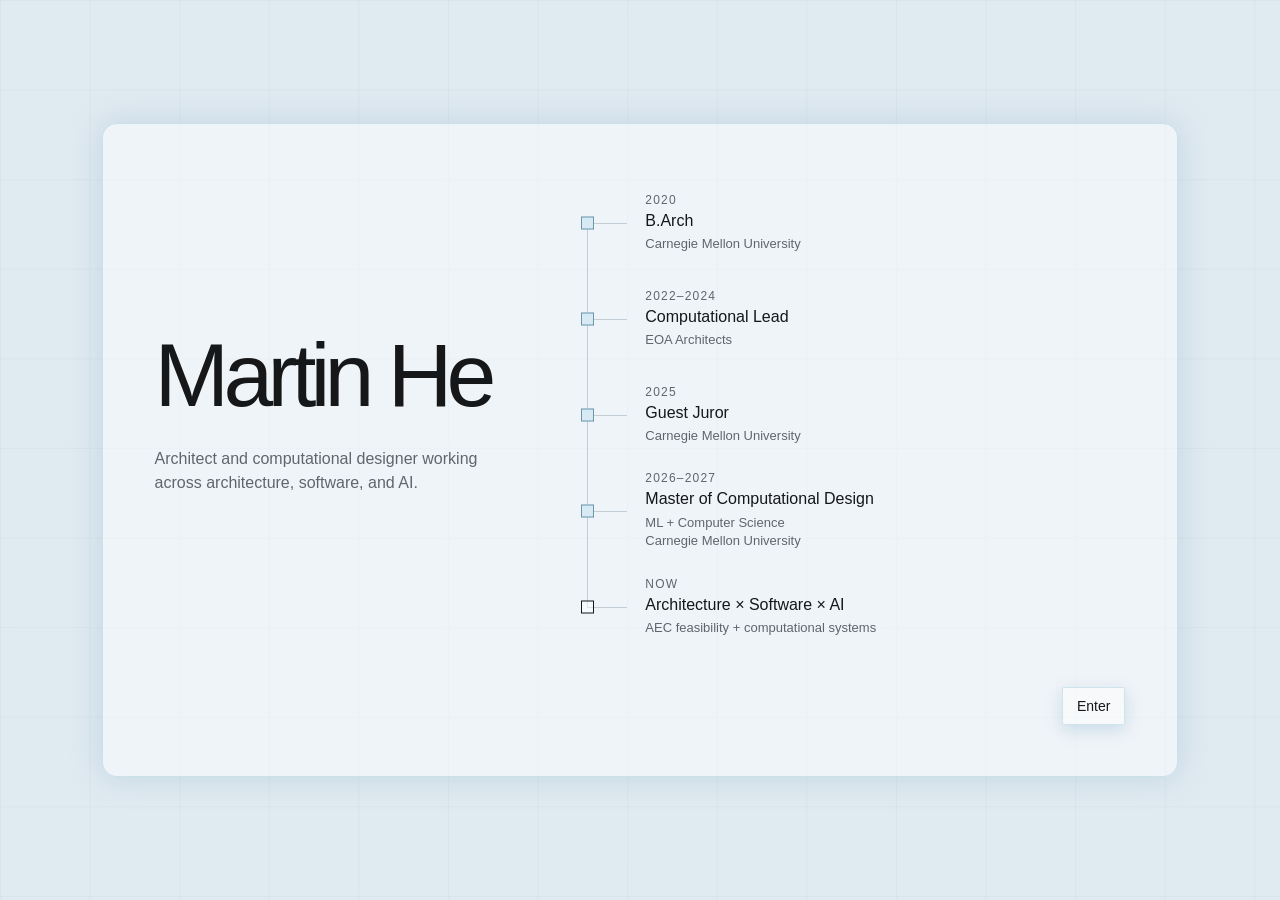
==== index.html @ 410ab03f "js update" ====
<!DOCTYPE html>
<html lang="en">

<head>
    <meta charset="UTF-8">
    <meta name="viewport" content="width=device-width, initial-scale=1.0">

    <title>Martin He | Portfolio</title>

    <link rel="stylesheet" href="css/base.css">
    <link rel="stylesheet" href="css/landing.css">
    <link rel="stylesheet" href="css/portfolio.css">

    <script src="script.js" defer></script>
</head>

<body>
    <main>
        <!-- Landing -->
        <section class="screen landing-screen is-active" id="landing" aria-labelledby="landing-title">
            <div class="screen-content">
                <div class="landing-layout">
                    <div class="identity">
                        <h1 id="landing-title">Martin He</h1>
                        <p class="introduction">Architect and computational designer working across architecture, software, and AI.</p>
                    </div>

                    <!-- Timeline -->
                    <aside class="timeline" aria-labelledby="timeline-title">
                        <h2 class="visually-hidden" id="timeline-title">Professional timeline</h2>

                        <ol class="timeline-list">
                            <li class="timeline-item">
                                <span class="timeline-node" aria-hidden="true"></span>
                                <div class="milestone-copy">
                                    <p class="timeline-year">2020</p>
                                    <h3>B.Arch</h3>
                                    <p class="timeline-detail">Carnegie Mellon University</p>
                                </div>
                            </li>

                            <li class="timeline-item">
                                <span class="timeline-node" aria-hidden="true"></span>
                                <div class="milestone-copy">
                                    <p class="timeline-year">2022&ndash;2024</p>
                                    <h3>Computational Lead</h3>
                                    <p class="timeline-detail">EOA Architects</p>
                                </div>
                            </li>

                            <li class="timeline-item">
                                <span class="timeline-node" aria-hidden="true"></span>
                                <div class="milestone-copy">
                                    <p class="timeline-year">2025</p>
                                    <h3>Guest Juror</h3>
                                    <p class="timeline-detail">Carnegie Mellon University</p>
                                </div>
                            </li>

                            <li class="timeline-item">
                                <span class="timeline-node" aria-hidden="true"></span>
                                <div class="milestone-copy">
                                    <p class="timeline-year">2026&ndash;2027</p>
                                    <h3>Master of Computational Design</h3>
                                    <p class="timeline-detail">ML + Computer Science<br>Carnegie Mellon University</p>
                                </div>
                            </li>

                            <li class="timeline-item timeline-item-current">
                                <span class="timeline-node" aria-hidden="true"></span>
                                <div class="milestone-copy">
                                    <p class="timeline-year">Now</p>
                                    <h3>Architecture &times; Software &times; AI</h3>
                                    <p class="timeline-detail">AEC feasibility + computational systems</p>
                                </div>
                            </li>
                        </ol>
                    </aside>

                    <button class="text-control" id="enter-button" type="button">Enter</button>
                </div>
            </div>
        </section>

        <!-- Portfolio -->
        <section
            class="screen portfolio-screen"
            id="portfolio"
            aria-labelledby="portfolio-title"
            aria-hidden="true"
            inert
        >
            <div class="screen-content portfolio-layout">
                <header class="portfolio-topbar">
                    <h2 id="portfolio-title" tabindex="-1">
                        <button class="portfolio-filter-all" type="button" data-filter="all" aria-pressed="true">Portfolio</button>
                    </h2>

                    <nav class="portfolio-nav" aria-label="Portfolio sections">
                        <button type="button" data-filter="architecture" aria-pressed="false">Architecture</button>
                        <button type="button" data-filter="computational-design" aria-pressed="false">Computational Design</button>
                        <button type="button" data-filter="ml" aria-pressed="false">ML</button>
                        <a href="#resume">Resume</a>
                        <a href="#contact">Contact</a>
                    </nav>
                </header>

                <!-- Projects -->
                <section class="project-gallery" aria-label="Projects">
                    <article class="project" data-category="architecture">
                        <img
                            class="project-preview"
                            src="images/christ_church_cathedral/7.jpg"
                            alt="Christ Church Cathedral project"
                            width="1920"
                            height="1283"
                        >
                        <h3>Christ Church Cathedral</h3>
                    </article>

                    <article class="project" data-category="architecture">
                        <img
                            class="project-preview"
                            src="images/henry_horton/16.jpg"
                            alt="Henry Horton project"
                            width="1920"
                            height="1080"
                            loading="lazy"
                        >
                        <h3>Henry Horton</h3>
                    </article>

                    <article class="project" data-category="architecture">
                        <img
                            class="project-preview"
                            src="images/VU_residency_and_event_center/1.jpeg"
                            alt="VU Residency and Event Center project"
                            width="1564"
                            height="829"
                            loading="lazy"
                        >
                        <h3>VU Residency and Event Center</h3>
                    </article>

                    <article class="project" data-category="architecture computational-design">
                        <img
                            class="project-preview"
                            src="images/astra/Portfolio_CMU_2025_V2_Part7.png"
                            alt="Astra project"
                            width="4944"
                            height="2507"
                            loading="lazy"
                        >
                        <h3>Astra</h3>
                    </article>

                    <article class="project" data-category="ml">
                        <div class="project-preview project-placeholder" aria-hidden="true">
                            <span>No image preview</span>
                        </div>
                        <h3>Electricity Forecast</h3>
                    </article>

                    <article class="project" data-category="computational-design">
                        <img
                            class="project-preview"
                            src="images/walking_down_Broadway/Portfolio_CMU_2025_V2_Part6.png"
                            alt="Walking Down Broadway project"
                            width="4943"
                            height="3139"
                            loading="lazy"
                        >
                        <h3>Walking Down Broadway</h3>
                    </article>
                </section>

                <button class="text-control" id="back-button" type="button">Back</button>
            </div>
        </section>
    </main>
</body>

</html>
---- css/base.css ----
:root {
    --color-background: #e0eaf1;
    --color-text: #151719;
    --color-secondary: #5e666c;
    --glass-bg: rgba(255, 255, 255, 0.475);
    --glass-border: rgba(157, 202, 218, 0.45);
    --glass-shadow: rgba(156, 188, 209, 0.45);
    --line-color: rgba(81, 106, 121, 0.28);
    --node-bg: #d7e9f2;
    --node-border: #6f96ad;
    --page-padding: clamp(1.5rem, 4vw, 4rem);
    --transition-duration: 250ms;
}

* {
    box-sizing: border-box;
}

html,
body {
    min-width: 320px;
    min-height: 100%;
    margin: 0;
}

body {
    background: var(--color-background);
    color: var(--color-text);
    font-family: Inter, "Helvetica Neue", Helvetica, Arial, sans-serif;
}

button {
    font: inherit;
}

.introduction,
.project h3 {
    color: var(--color-secondary);
    font-weight: 400;
    line-height: 1.5;
}

.visually-hidden {
    position: absolute;
    width: 1px;
    height: 1px;
    padding: 0;
    margin: -1px;
    overflow: hidden;
    clip: rect(0, 0, 0, 0);
    white-space: nowrap;
    border: 0;
}

.screen {
    position: fixed;
    inset: 0;
    min-height: 100vh;
    min-height: 100svh;
    overflow-y: auto;
    background: var(--color-background);
    opacity: 0;
    visibility: hidden;
    transition:
        opacity var(--transition-duration) ease,
        visibility 0s linear var(--transition-duration);
}

.screen::before {
    position: absolute;
    inset: 0;
    background-image:
        linear-gradient(var(--line-color) 1px, transparent 1px),
        linear-gradient(90deg, var(--line-color) 1px, transparent 1px);
    background-size: clamp(4rem, 7vw, 7rem) clamp(4rem, 7vw, 7rem);
    content: "";
    opacity: 0.16;
    pointer-events: none;
}

.screen.is-active {
    opacity: 1;
    visibility: visible;
    transition-delay: 0s;
}

.screen-content {
    position: relative;
    z-index: 1;
    width: 100%;
    max-width: 100rem;
    min-height: 100%;
    margin: 0 auto;
    padding: var(--page-padding);
}

.text-control {
    width: max-content;
    padding: 0.625rem 0.875rem;
    border: 1px solid var(--glass-border);
    border-radius: 2px;
    background: var(--glass-bg);
    box-shadow: 0 5px 16px var(--glass-shadow);
    color: var(--color-text);
    cursor: pointer;
    font-size: 0.875rem;
    transition:
        background-color var(--transition-duration) ease,
        border-color var(--transition-duration) ease;
}

.text-control:hover {
    border-color: var(--line-color);
    background: var(--glass-border);
}

.text-control:focus-visible {
    outline: 2px solid var(--color-text);
    outline-offset: 0.25rem;
}

@media (prefers-reduced-motion: reduce) {
    :root {
        --transition-duration: 0ms;
    }
}
---- css/landing.css ----
.landing-screen .screen-content {
    display: grid;
    place-items: center;
}

.landing-layout {
    display: grid;
    grid-template-columns: 2fr 3fr;
    grid-template-rows: 1fr auto;
    gap: 2rem 4rem;
    align-items: center;
    width: min(84vw, 82rem);
    min-height: 34rem;
    padding: clamp(2rem, 4vw, 4rem);
    border: 0.5px solid var(--glass-border);
    border-radius: 15px;
    background: var(--glass-bg);
    box-shadow: 0 0 30px var(--glass-shadow);
}

.identity {
    grid-column: 1;
    grid-row: 1;
    max-width: 32rem;
}

.identity h1 {
    margin: 0;
    font-size: clamp(4.5rem, 7vw, 8rem);
    font-weight: 500;
    line-height: 0.9;
    letter-spacing: -0.065em;
    white-space: nowrap;
}

.introduction {
    max-width: 26rem;
    margin: 2rem 0 0;
    font-size: clamp(1rem, 1.2vw, 1.125rem);
}

.timeline {
    grid-column: 2;
    grid-row: 1;
    width: 100%;
    max-width: 40rem;
    height: 30rem;
}

.timeline-list {
    position: relative;
    display: grid;
    grid-template-rows: repeat(5, 1fr);
    height: 100%;
    margin: 0;
    padding: 0;
    list-style: none;
}

.timeline-list::before {
    position: absolute;
    top: 10%;
    bottom: 10%;
    left: 6px;
    width: 1px;
    background: var(--line-color);
    content: "";
}

.timeline-item {
    position: relative;
    display: flex;
    align-items: center;
    padding-left: 4rem;
}

.timeline-item::before {
    position: absolute;
    top: 50%;
    left: 6px;
    width: 2.5rem;
    height: 1px;
    background: var(--line-color);
    content: "";
}

.timeline-node {
    position: absolute;
    top: 50%;
    left: 0;
    width: 13px;
    height: 13px;
    border: 1px solid var(--node-border);
    background: var(--node-bg);
    transform: translateY(-50%);
}

.timeline-item-current .timeline-node {
    border-color: var(--color-text);
    background: var(--glass-bg);
}

.timeline-year,
.timeline-item h3,
.timeline-detail {
    margin: 0;
}

.timeline-year {
    margin-bottom: 0.25rem;
    color: var(--color-secondary);
    font-size: 0.75rem;
    font-weight: 500;
    letter-spacing: 0.1em;
    text-transform: uppercase;
}

.timeline-item h3 {
    font-size: clamp(1rem, 1.25vw, 1.25rem);
    font-weight: 500;
    line-height: 1.3;
    white-space: nowrap;
}

.timeline-detail {
    margin-top: 0.25rem;
    color: var(--color-secondary);
    font-size: 0.8125rem;
    line-height: 1.4;
}

#enter-button {
    grid-column: 2;
    grid-row: 2;
    justify-self: end;
}

@media (max-width: 50rem) {
    .landing-layout {
        grid-template-columns: 1fr;
        grid-template-rows: auto;
        gap: 3rem;
        width: 100%;
        min-height: 0;
        padding: clamp(1.5rem, 6vw, 2.5rem);
    }

    .identity,
    .timeline,
    #enter-button {
        grid-column: 1;
        grid-row: auto;
    }

    .identity h1 {
        font-size: clamp(3.25rem, 16vw, 5.25rem);
    }

    .timeline {
        max-width: 31rem;
        height: auto;
    }

    .timeline-list {
        grid-template-rows: none;
        gap: 2rem;
    }

    .timeline-list::before {
        top: 1rem;
        bottom: 1rem;
    }

    .timeline-item h3 {
        white-space: normal;
    }

    #enter-button {
        justify-self: end;
        margin-bottom: 0.5rem;
    }
}
---- css/portfolio.css ----
.portfolio-layout {
    padding-bottom: 2rem;
}

.portfolio-topbar {
    display: flex;
    align-items: baseline;
    justify-content: space-between;
    gap: 3rem;
    margin-bottom: 2rem;
}

.portfolio-topbar h2 {
    margin: 0;
    font-size: clamp(3.5rem, 6vw, 6rem);
    font-weight: 400;
    line-height: 0.9;
    letter-spacing: -0.06em;
}

.portfolio-filter-all {
    padding: 0;
    border: 0;
    background: transparent;
    color: inherit;
    cursor: pointer;
}

.portfolio-filter-all:focus-visible {
    outline: 2px solid var(--color-text);
    outline-offset: 0.25rem;
}

.portfolio-nav {
    display: flex;
    align-items: center;
    gap: clamp(1.5rem, 3vw, 3rem);
}

.portfolio-nav a,
.portfolio-nav button {
    color: var(--color-text);
    font-size: 1rem;
    font-weight: 400;
    text-decoration: none;
    white-space: nowrap;
}

.portfolio-nav button {
    padding: 0;
    border: 0;
    background: transparent;
    cursor: pointer;
}

.portfolio-nav a:hover,
.portfolio-nav button:hover {
    color: var(--color-secondary);
}

.portfolio-nav a:focus-visible,
.portfolio-nav button:focus-visible {
    outline: 2px solid var(--color-text);
    outline-offset: 0.25rem;
}

.project-gallery {
    display: grid;
    grid-template-columns: repeat(3, minmax(0, 1fr));
    gap: 2rem;
}

.project {
    min-width: 0;
    padding: 0.75rem;
    border: 0.5px solid var(--glass-border);
    border-radius: 8px;
    background: var(--glass-bg);
    box-shadow: 0 0 20px var(--glass-shadow);
}

.project-preview {
    display: block;
    width: 100%;
    height: 14rem;
    border-radius: 8px;
    object-fit: cover;
}

img.project-preview {
    opacity: 0.75;
}

.project-placeholder {
    display: grid;
    place-items: center;
    color: var(--color-secondary);
    font-size: 0.75rem;
    letter-spacing: 0.05em;
}

.project h3 {
    margin: 0.65rem 0 0;
    font-size: 0.875rem;
}

#back-button {
    display: block;
    margin: 2rem 0 0 auto;
}

@media (max-width: 50rem) {
    .portfolio-topbar {
        align-items: flex-start;
        flex-direction: column;
        gap: 1.5rem;
    }

    .portfolio-nav {
        flex-wrap: wrap;
    }

    .project-gallery {
        grid-template-columns: 1fr;
        gap: 3rem;
    }

    .project-preview {
        height: auto;
        aspect-ratio: 16 / 10;
    }
}
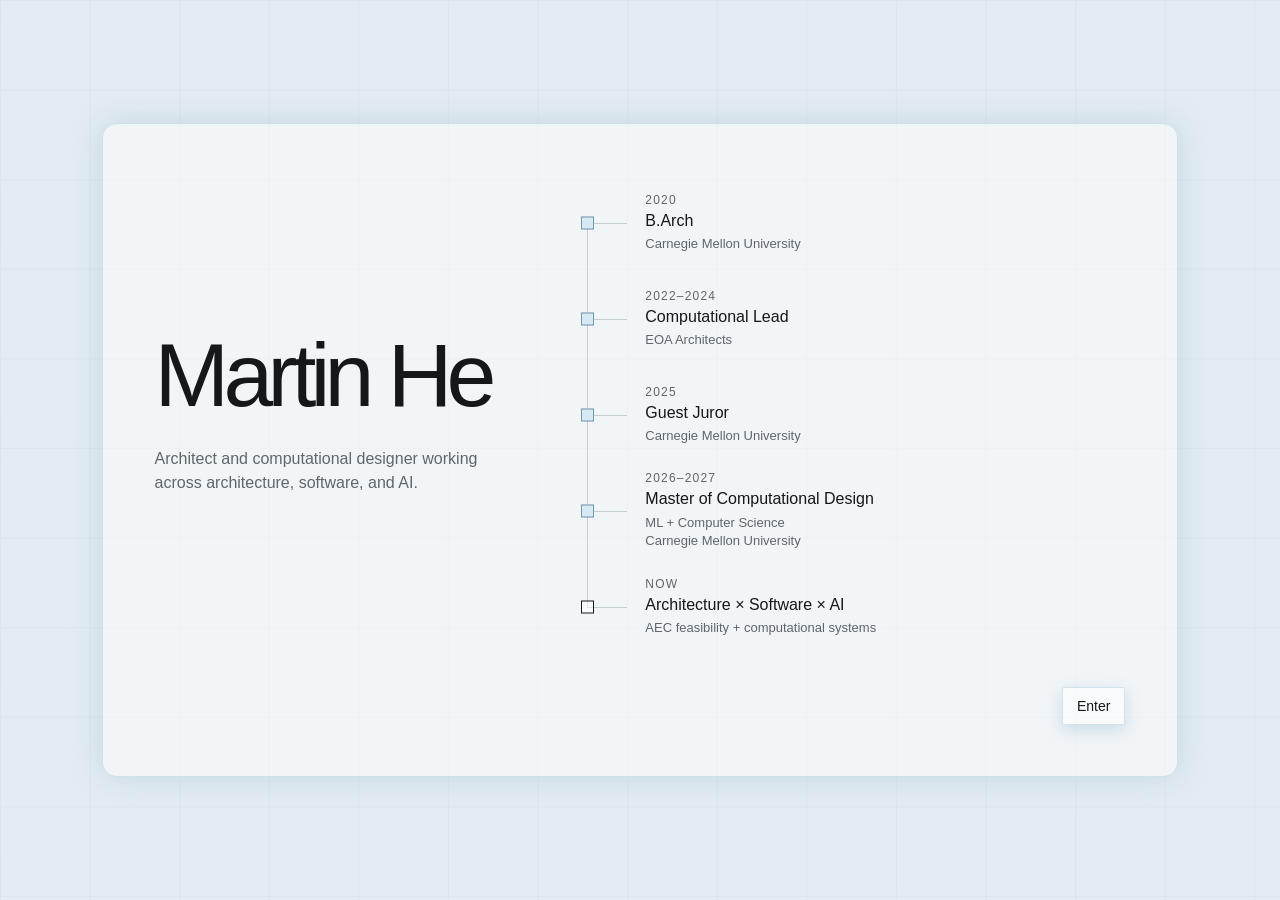
==== commit b8642aad: "resume" ====
--- a/index.html
+++ b/index.html
@@ -100,7 +100,7 @@
                         <button type="button" data-filter="architecture" aria-pressed="false">Architecture</button>
                         <button type="button" data-filter="computational-design" aria-pressed="false">Computational Design</button>
                         <button type="button" data-filter="ml" aria-pressed="false">ML</button>
-                        <a href="#resume">Resume</a>
+                        <a href="images/resume/Martin%20He%20Resume%20-%20v8.21.2026.pdf" target="_blank" rel="noopener noreferrer">Resume</a>
                         <a href="#contact">Contact</a>
                     </nav>
                 </header>
--- a/css/base.css
+++ b/css/base.css
@@ -1,5 +1,5 @@
 :root {
-    --color-background: #e0eaf1;
+    --color-background: #e4ecf2;
     --color-text: #151719;
     --color-secondary: #5e666c;
     --glass-bg: rgba(255, 255, 255, 0.475);
--- a/css/portfolio.css
+++ b/css/portfolio.css
@@ -77,6 +77,11 @@
     border-radius: 8px;
     background: var(--glass-bg);
     box-shadow: 0 0 20px var(--glass-shadow);
+    transition: opacity 300ms ease;
+}
+
+.project.is-filtering-out {
+    opacity: 0;
 }
 
 .project-preview {
